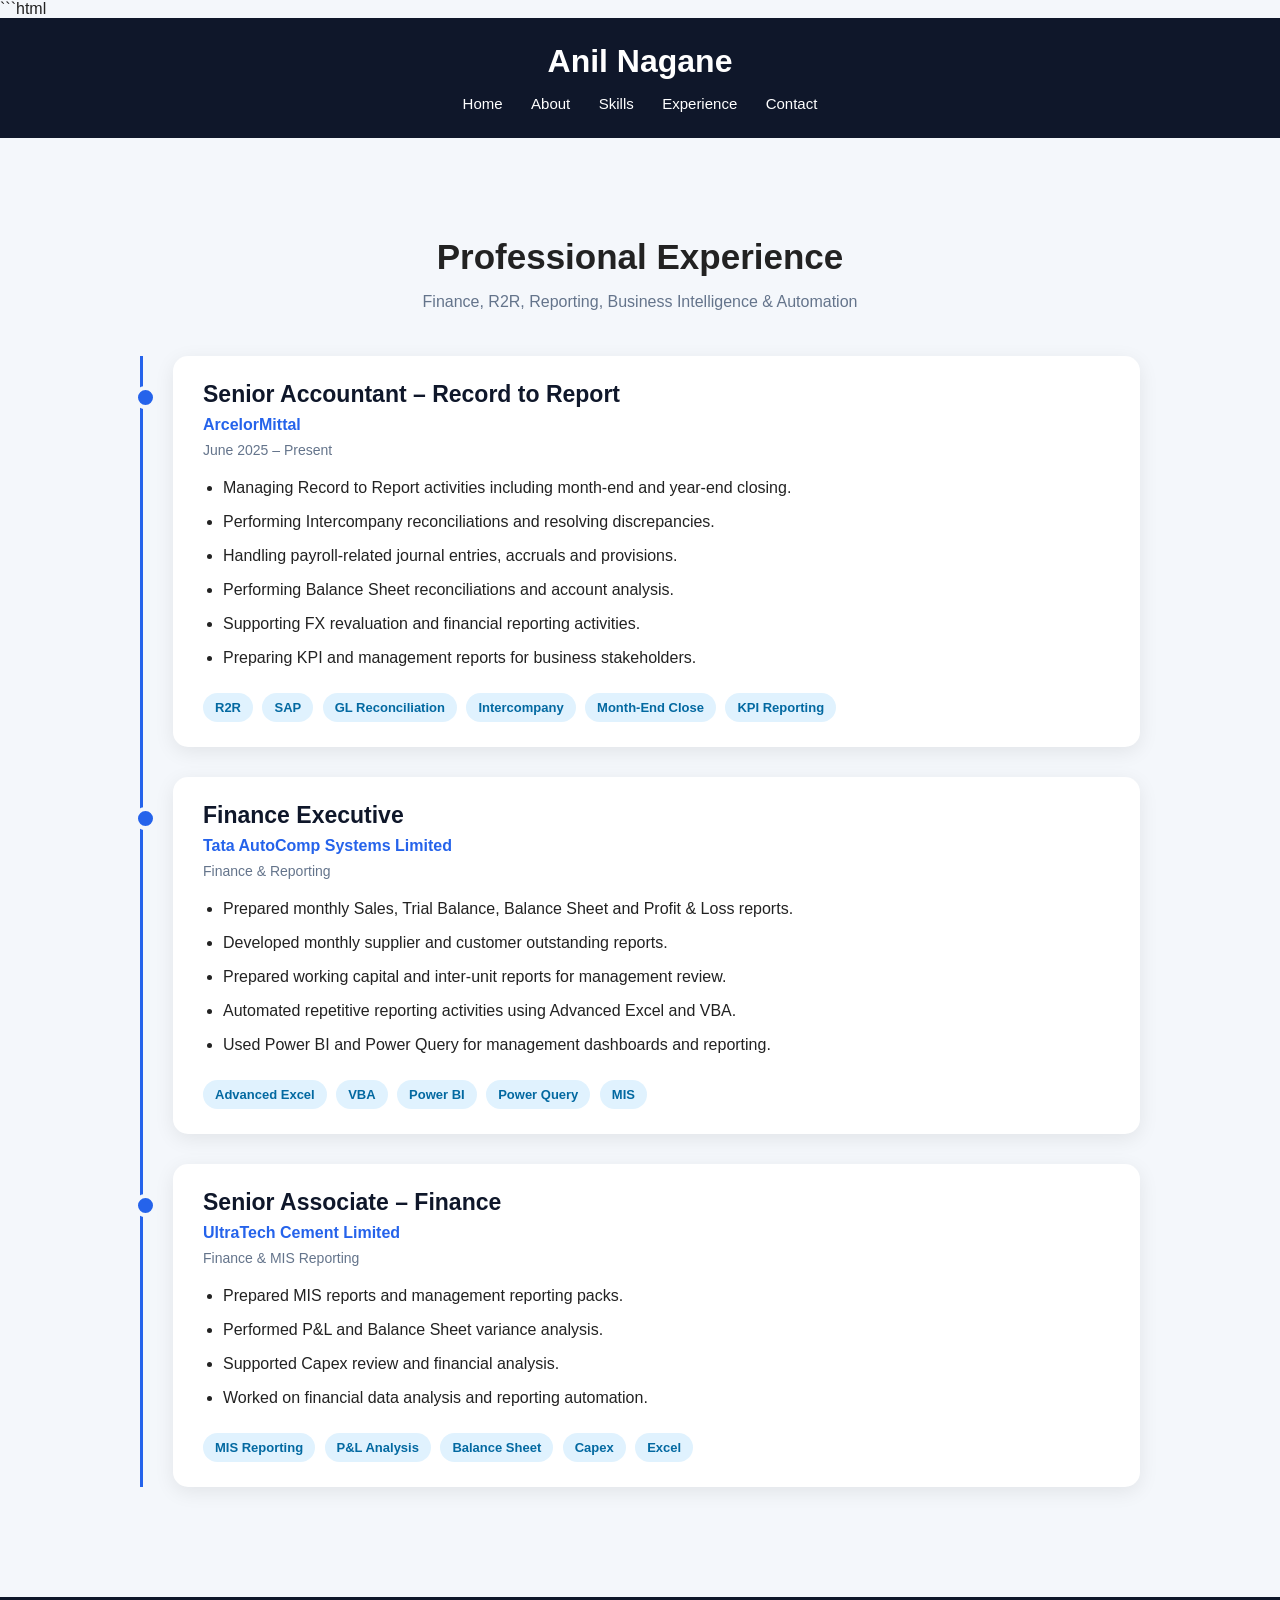
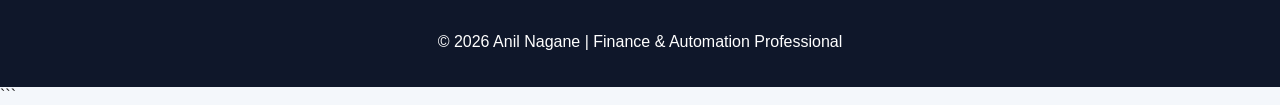
==== experience.html @ c4c6d9b1 "Add files via upload" ====
```html
<!DOCTYPE html>
<html lang="en">
<head>
    <meta charset="UTF-8">
    <meta name="viewport" content="width=device-width, initial-scale=1.0">

    <title>Experience | Anil Nagane</title>

    <style>
        body {
            margin: 0;
            font-family: Arial, sans-serif;
            background: #f4f7fb;
            color: #222;
        }

        header {
            background: #0f172a;
            color: white;
            padding: 25px;
            text-align: center;
        }

        header h1 {
            margin: 0;
        }

        nav {
            margin-top: 15px;
        }

        nav a {
            color: white;
            text-decoration: none;
            margin: 0 12px;
            font-size: 15px;
        }

        nav a:hover {
            color: #38bdf8;
        }

        .container {
            max-width: 1000px;
            margin: 50px auto;
            padding: 20px;
        }

        .title {
            text-align: center;
            margin-bottom: 45px;
        }

        .title h2 {
            font-size: 35px;
            margin-bottom: 10px;
        }

        .title p {
            color: #64748b;
        }

        .timeline {
            position: relative;
            margin: 0 auto;
            padding-left: 30px;
            border-left: 3px solid #2563eb;
        }

        .experience-card {
            position: relative;
            background: white;
            padding: 25px 30px;
            margin-bottom: 30px;
            border-radius: 15px;
            box-shadow: 0 5px 20px rgba(0,0,0,0.08);
        }

        .experience-card::before {
            content: "";
            position: absolute;
            width: 15px;
            height: 15px;
            background: #2563eb;
            border-radius: 50%;
            left: -39px;
            top: 30px;
            border: 4px solid #f4f7fb;
        }

        .experience-card h3 {
            margin: 0;
            color: #0f172a;
            font-size: 23px;
        }

        .company {
            color: #2563eb;
            font-weight: bold;
            margin: 8px 0;
        }

        .duration {
            color: #64748b;
            font-size: 14px;
            margin-bottom: 18px;
        }

        .experience-card ul {
            padding-left: 20px;
        }

        .experience-card li {
            margin-bottom: 10px;
            line-height: 1.5;
        }

        .skills {
            margin-top: 18px;
        }

        .tag {
            display: inline-block;
            background: #e0f2fe;
            color: #0369a1;
            padding: 7px 12px;
            border-radius: 20px;
            margin: 5px 5px 0 0;
            font-size: 13px;
            font-weight: bold;
        }

        footer {
            margin-top: 60px;
            background: #0f172a;
            color: white;
            text-align: center;
            padding: 20px;
        }

        @media (max-width: 600px) {

            .container {
                padding: 15px;
            }

            nav a {
                display: inline-block;
                margin: 6px;
            }

            .experience-card {
                padding: 20px;
            }

        }
    </style>
</head>

<body>

<header>

    <h1>Anil Nagane</h1>

    <nav>
        <a href="index.html">Home</a>
        <a href="about.html">About</a>
        <a href="skills.html">Skills</a>
        <a href="experience.html">Experience</a>
        <a href="contact.html">Contact</a>
    </nav>

</header>


<div class="container">

    <div class="title">

        <h2>Professional Experience</h2>

        <p>
            Finance, R2R, Reporting, Business Intelligence & Automation
        </p>

    </div>


    <div class="timeline">


        <!-- Experience 1 -->

        <div class="experience-card">

            <h3>Senior Accountant – Record to Report</h3>

            <div class="company">
                ArcelorMittal
            </div>

            <div class="duration">
                June 2025 – Present
            </div>

            <ul>

                <li>
                    Managing Record to Report activities including
                    month-end and year-end closing.
                </li>

                <li>
                    Performing Intercompany reconciliations
                    and resolving discrepancies.
                </li>

                <li>
                    Handling payroll-related journal entries,
                    accruals and provisions.
                </li>

                <li>
                    Performing Balance Sheet reconciliations
                    and account analysis.
                </li>

                <li>
                    Supporting FX revaluation and financial
                    reporting activities.
                </li>

                <li>
                    Preparing KPI and management reports
                    for business stakeholders.
                </li>

            </ul>

            <div class="skills">

                <span class="tag">R2R</span>
                <span class="tag">SAP</span>
                <span class="tag">GL Reconciliation</span>
                <span class="tag">Intercompany</span>
                <span class="tag">Month-End Close</span>
                <span class="tag">KPI Reporting</span>

            </div>

        </div>


        <!-- Experience 2 -->

        <div class="experience-card">

            <h3>Finance Executive</h3>

            <div class="company">
                Tata AutoComp Systems Limited
            </div>

            <div class="duration">
                Finance & Reporting
            </div>

            <ul>

                <li>
                    Prepared monthly Sales, Trial Balance,
                    Balance Sheet and Profit & Loss reports.
                </li>

                <li>
                    Developed monthly supplier and customer
                    outstanding reports.
                </li>

                <li>
                    Prepared working capital and inter-unit
                    reports for management review.
                </li>

                <li>
                    Automated repetitive reporting activities
                    using Advanced Excel and VBA.
                </li>

                <li>
                    Used Power BI and Power Query for
                    management dashboards and reporting.
                </li>

            </ul>

            <div class="skills">

                <span class="tag">Advanced Excel</span>
                <span class="tag">VBA</span>
                <span class="tag">Power BI</span>
                <span class="tag">Power Query</span>
                <span class="tag">MIS</span>

            </div>

        </div>


        <!-- Experience 3 -->

        <div class="experience-card">

            <h3>Senior Associate – Finance</h3>

            <div class="company">
                UltraTech Cement Limited
            </div>

            <div class="duration">
                Finance & MIS Reporting
            </div>

            <ul>

                <li>
                    Prepared MIS reports and management
                    reporting packs.
                </li>

                <li>
                    Performed P&L and Balance Sheet
                    variance analysis.
                </li>

                <li>
                    Supported Capex review and financial
                    analysis.
                </li>

                <li>
                    Worked on financial data analysis and
                    reporting automation.
                </li>

            </ul>

            <div class="skills">

                <span class="tag">MIS Reporting</span>
                <span class="tag">P&L Analysis</span>
                <span class="tag">Balance Sheet</span>
                <span class="tag">Capex</span>
                <span class="tag">Excel</span>

            </div>

        </div>


    </div>

</div>


<footer>

    <p>
        © 2026 Anil Nagane | Finance & Automation Professional
    </p>

</footer>

</body>
</html>
```
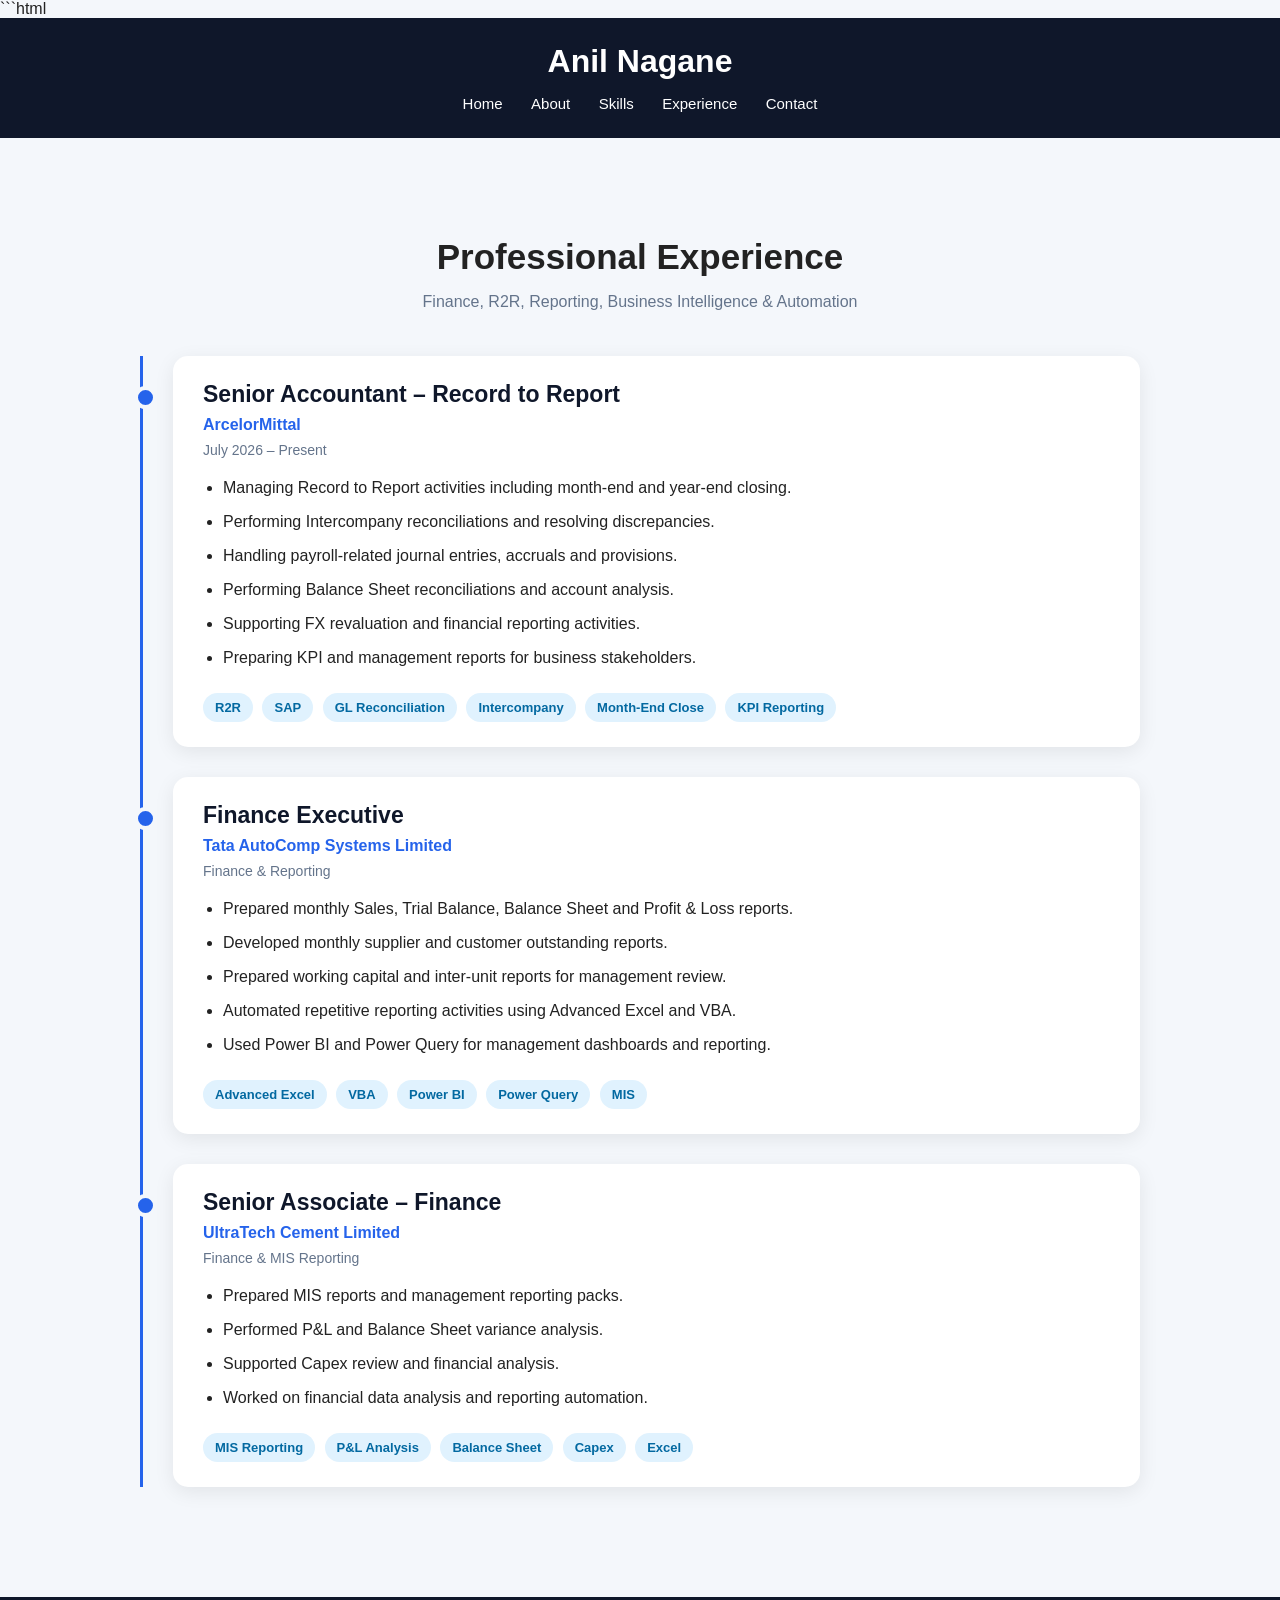
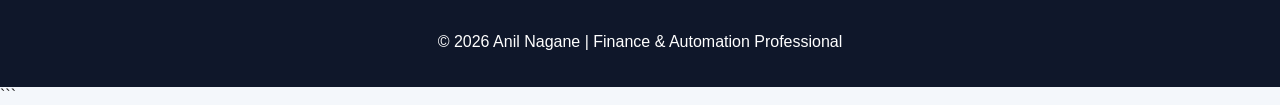
==== commit 23b546c3: "Update experience.html" ====
--- a/experience.html
+++ b/experience.html
@@ -202,7 +202,7 @@
             </div>
 
             <div class="duration">
-                June 2025 – Present
+                July 2026 – Present
             </div>
 
             <ul>
